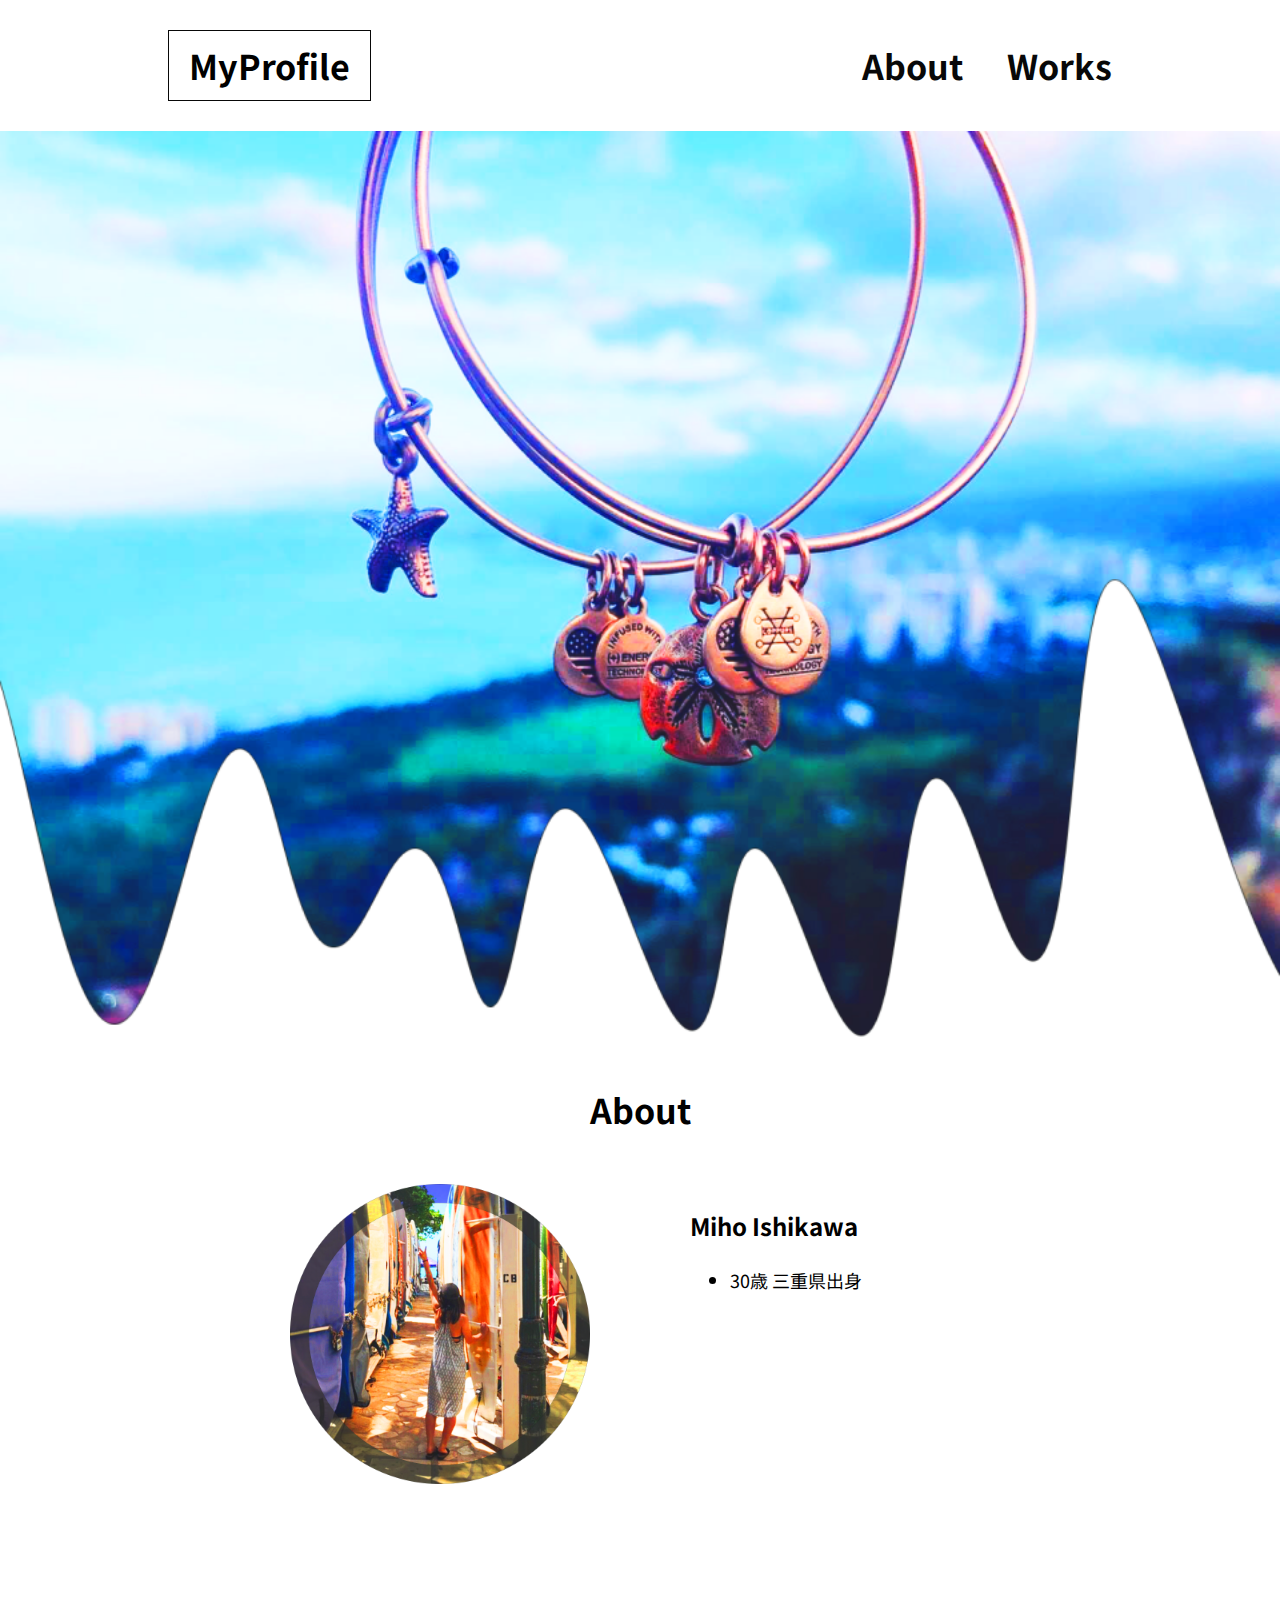
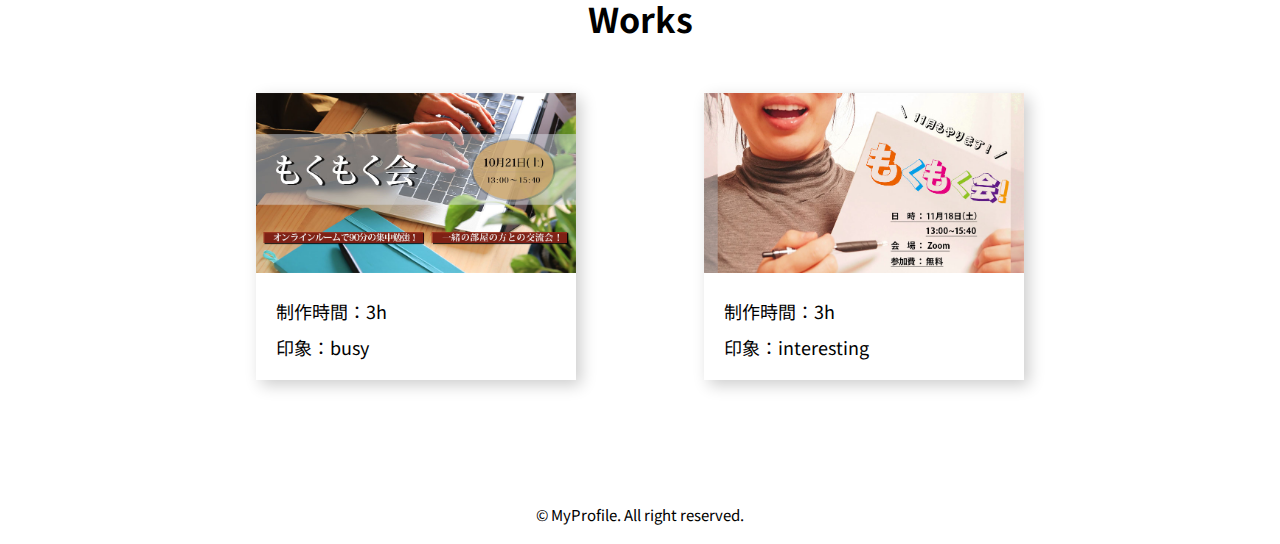
==== portforio/index.html @ b76adca9 "Add files via upload" ====
<!DOCTYPE html>
<html>
<head>
  <meta charset="UTF-8">
  <meta name="viewport" content="width=device-width, initial-scale=1.0">
  <meta name="description" content="Miho Ishikawaのポートフォリオサイトです。">
  <title>Miho Ishikawa</title>
  <link rel="stylesheet" href="css/style.css">
  <!-- Google Font -->
  <link rel="preconnect" href="https://fonts.googleapis.com">
  <link rel="preconnect" href="https://fonts.gstatic.com" crossorigin>
  <link href="https://fonts.googleapis.com/css2?family=Josefin+Sans&family=Noto+Sans+JP&display=swap" rel="stylesheet">
</head>
<body>
  <header>
    <!-- PC用ナビゲーション -->
    <nav>
      <div id="myprofile">
        <h1>MyProfile</h1>
      </div>
      <div id="menu">
        <a href="index.html#about">About</a>
        <a href="index.html#works">Works</a>
      </div>
    </nav>
  </header>
  <main>
    <!-- メインビジュアル -->
    <div id="main-visual">
      <img src="image/main.png" alt="海を背景にしたアクセサリー">
    </div>
    
    <!-- About -->
    <section id="about">
      <h2>About</h2>
      <div id="about-content">
        <img src="image/about.png" alt="サーフボードの間でピースする自分">
        <div id="about-text">
          <h3>Miho Ishikawa</h3>
          <ul>
            <li>30歳 三重県出身</li>
          </ul>
        </div>
      </div>
    </section>

    <!-- Works -->
    <section id="works">
      <h2>Works</h2>
      <ul id="works-content">
        <li class="works-case">
          <div class="case-img">
            <img src="image/works1.png" alt="10月のもくもく会" class="case-img">
          </div>
          <div class="case-text">
            <p class="product-time">制作時間：3h</p>
            <p class="impression">印象：busy</p>
          </div>
        </li>
        <li class="works-case">
          <div class="case-img">
            <img src="image/works2.png" alt="11月のもくもく会" class="case-img">
          </div>
          <div class="case-text">
            <p class="product-time">制作時間：3h</p>
            <p class="impression">印象：interesting</p>
          </div>
        </li>
      </ul>
    </section>
  </main>
  <footer>
    <p><small>&copy; MyProfile. All right reserved.</small></p>
  </footer>
  
</body>
</html>
---- portforio/css/style.css ----
body {
  font-family: 'Josefin Sans', sans-serif;
  font-family: 'Noto Sans JP', sans-serif;
  margin: 0;
}

/* ナビゲーションのリンク */
nav > #menu > a:link {
  color: #080808;
}
nav > #menu > a:visited {
  color: #080808;
}
nav > #menu > a:hover {
  color: #080808;
  text-decoration: underline;
}
nav > #menu > a:active {
  color: #080808;
}

/* メインビジュアル */
#main-visual > img {
  width: 100%;
  height: auto;
}

/* ===============PC用=============== */
@media screen and (min-width: 768px) {

  /* ナビゲーション */
  nav {
    width: 80%;
    display: flex;
    justify-content: space-between;
    margin:10px auto;
  }

  #myprofile {
    margin: 20px 40px 20px 40px;
    padding: 10px 20px 10px 20px;
    border: 1px solid #080808;
    text-align: center;
  }

  h1 {
    font-weight: bold;
    font-size: 34px; 
    margin: 0;
  }

  nav > #menu {
    padding: 20px;
    margin: auto 0 auto 0;
    text-align: center;
  }

  nav > #menu > a {
    font-weight: bold;
    font-size: 34px;
    text-decoration: none;
    padding: 20px;
  }

  /* 見出し */
  h2 {
    text-align: center;
    font-size: 34px;
    font-weight: bold;
    margin-top: -10px;
    margin-bottom: 50px;
  }

  /* About */
  #about-content {
    display: flex;
    justify-content: center;
    margin-bottom: 120px;
  }

  #about-content > img {
    width: 300px;
    height: 300px;
    margin: 0 50px 0 0;
  }

  #about-text {
    width: 300px;
    margin: 0 0 0 50px;
  }

  #about-text > h3 {
    font-size: 24px;
    font-weight: bold;
  }

  #about-text > ul > li {
    font-size: 18px;
  }

  /* Works */
  #works-content {
    display: flex;
    justify-content: center;
    flex-wrap: wrap;
    list-style: none;
    padding: 0;
    margin: 50px 0 120px 0;
  }

  .works-case {
    width: 25%;
    box-shadow: 5px 5px 15px rgba(0, 0, 0, 0.2);
    margin: 0 5% 0 5%;
  }

  .case-img {
    width: 100%;
    margin: 0;
  }

  .case-text {
    margin: 20px;
  }

  .case-text > p {
    font-size: 18px;
    margin: 10px 0 10px 0;
  }

  footer {
    text-align: center;
    font-size: 18px;
  }
}

/* ============== スマホ用 ===============*/
@media screen and (max-width: 767px) {

  /* ナビゲーション */
  nav {
    width: 100%;
    display: flex;
    justify-content: space-between;
    margin:10px auto 10px auto;
  }

  #myprofile {
    margin: auto 0 auto 5px;
    padding: 10px;
    border: 1px solid #080808;
    text-align: center;
  }

  h1 {
    font-weight: bold;
    font-size: 18px; 
    margin: 0;
  }

  nav > #menu {
    padding: 5px;
    margin: auto 0 auto 0;
    text-align: center;
  }

  nav > #menu > a {
    font-weight: bold;
    font-size: 18px;
    text-decoration: none;
    padding: 5px;
  }

  /* 見出し */
  h2 {
    text-align: center;
    font-size: 18px;
    font-weight: bold;
    margin-bottom: 20px;
  }

  /* About */
  #about-content {
    display: flex;
    justify-content: center;
    margin-bottom: 50px;
  }

  #about-content > img {
    width: 100px;
    height: 100px;
    margin: 0 15px 0 40px;
  }

  #about-text {
    width: 150px;
    padding: 5px;
  }

  #about-text > h3 {
    font-size: 12px;
    font-weight: bold;
    margin: 10px;
  }

  #about-text > ul {
    margin: 0 5px 0 20px;
    padding: 5px;
  }    
  
  #about-text > ul > li {
    font-size: 9px;
  }

  /* Works */
  #works-content {
    display: block;
    text-align: center;
    list-style: none;
    margin-bottom: 120px;
    padding: 0;
  }

  .works-case {
    width: 70%;
    box-shadow: 5px 5px 15px rgba(0, 0, 0, 0.2);
    margin: 0 15% 5% 15%;
    padding-bottom: 10px;
  }

  .case-img {
    width: 100%;
    margin: 0;
  }

  .case-text {
    margin: 20px;
  }

  .case-text > p {
    font-size: 9px;
    text-align: left;
    margin: 10px 0 10px 0;
  }

  footer {
    text-align: center;
    font-size: 9px;
  }

}
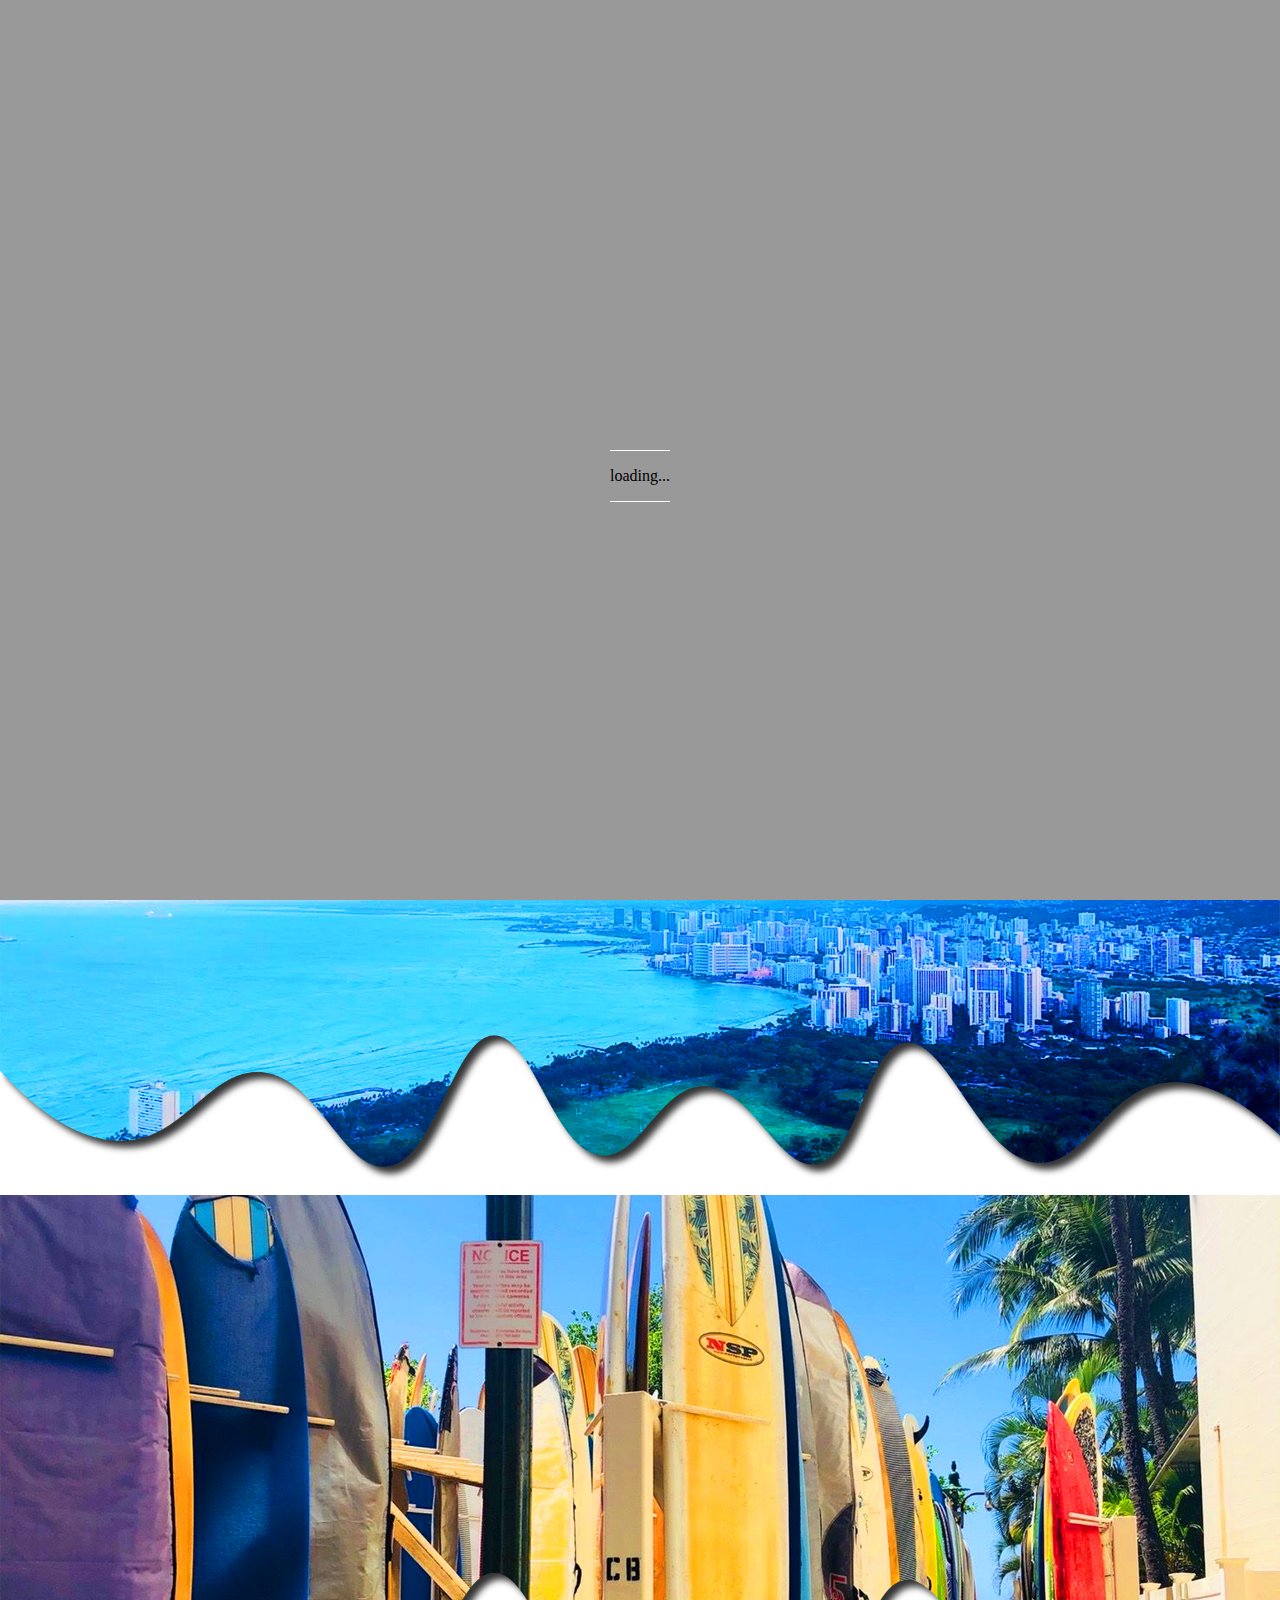
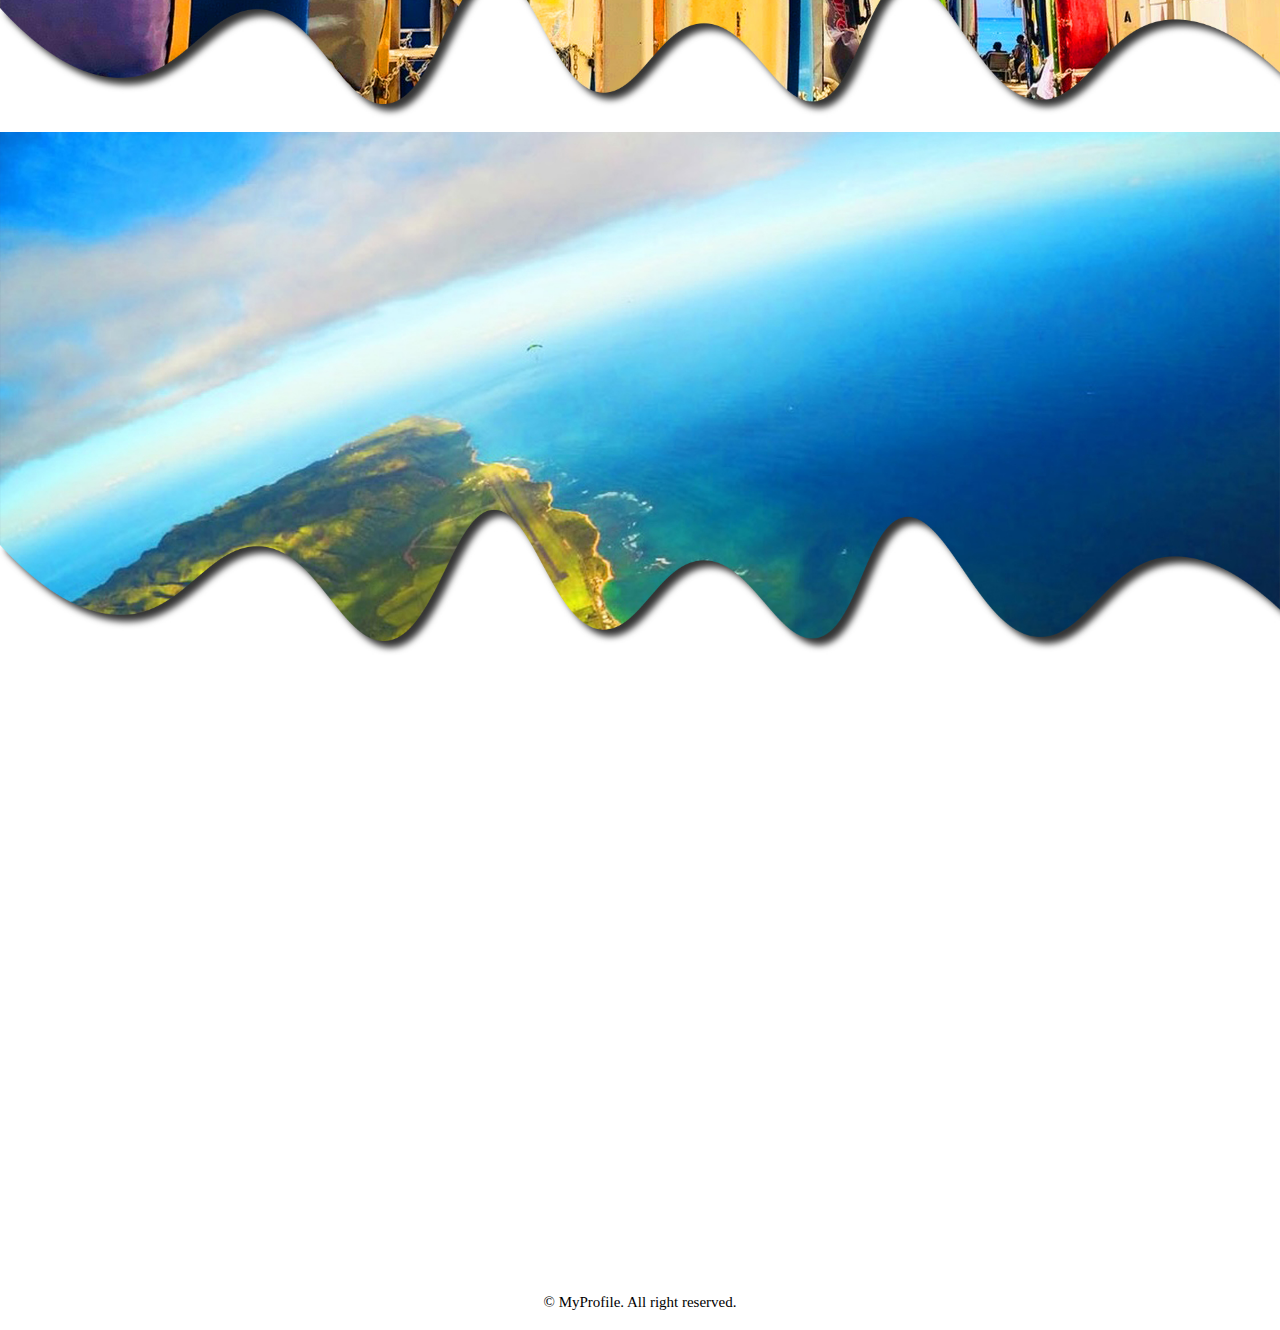
==== commit d9b03ee5: "Add files via upload" ====
--- a/portforio/index.html
+++ b/portforio/index.html
@@ -9,36 +9,105 @@
   <!-- Google Font -->
   <link rel="preconnect" href="https://fonts.googleapis.com">
   <link rel="preconnect" href="https://fonts.gstatic.com" crossorigin>
-  <link href="https://fonts.googleapis.com/css2?family=Josefin+Sans&family=Noto+Sans+JP&display=swap" rel="stylesheet">
+  <link href="https://fonts.googleapis.com/css2?family=Sawarabi+Gothic&display=swap" rel="stylesheet">
+  <!-- slick -->
+  <link rel="stylesheet" type="text/css" href="https://cdn.jsdelivr.net/npm/slick-carousel@1.8.1/slick/slick.css"/>
+  <link rel="stylesheet" type="text/css" href="https://cdn.jsdelivr.net/npm/slick-carousel@1.8.1/slick/slick-theme.css"/>
+  <meta name="google-site-verification" content="tkIXpy4YfCfLT5-oJJ7JsRnvcx7S6FeNsmKOjnIr8AI" />
 </head>
 <body>
   <header>
     <!-- PC用ナビゲーション -->
     <nav>
       <div id="myprofile">
-        <h1>MyProfile</h1>
+        <h1>MY PROFILE</h1>
       </div>
       <div id="menu">
-        <a href="index.html#about">About</a>
-        <a href="index.html#works">Works</a>
+        <a class="menu" href="#about">ABOUT</a>
+        <a class="menu" href="#skill">SKILL</a>
+        <a class="menu" href="#works">WORKS</a>
+        <a class="menu" href="#contact">CONTACT</a>
       </div>
     </nav>
   </header>
   <main>
+    <!-- loading -->
+    <div id="loading">
+      <div id="loading_box">
+        <div class="loading-one animation_lading">
+          <p class="lading-txt">loading...</p>
+        </div>
+      </div>
+    </div>
+
     <!-- メインビジュアル -->
     <div id="main-visual">
-      <img src="image/main.png" alt="海を背景にしたアクセサリー">
+      <div class="carousel">
+        <div>
+          <img src="image/main1.jpg" class="carouselImg">
+        </div>
+        <div>
+          <img src="image/main2.jpg" class="carouselImg">
+        </div>
+        <div>
+          <img src="image/main3.jpg" class="carouselImg">
+        </div>
+        <div>
+          <img src="image/main4.jpg" class="carouselImg">
+        </div>
+      </div>
     </div>
     
     <!-- About -->
     <section id="about">
-      <h2>About</h2>
-      <div id="about-content">
-        <img src="image/about.png" alt="サーフボードの間でピースする自分">
-        <div id="about-text">
-          <h3>Miho Ishikawa</h3>
-          <ul>
-            <li>30歳 三重県出身</li>
+      <div class="a-item">
+        <h2 class="title">ABOUT</h2>
+        <div class="a-content">
+          <div id="about-content">
+            <img src="image/about.png" alt="サーフボードの間でピースする自分">
+            <div id="about-text">
+              <h3>MIHO ISHIKAWA</h3>
+                <p>
+                  30歳を機に収入の安定を目指しスクールでWeb制作について学んで参りました。<br>
+                </p>
+                <ul>
+                  <li>本業：管理栄養士</li>
+                  <li>年齢：30歳</li>
+                  <li>出身：三重県</li>
+                  <li>趣味：陶芸とスノーボード</li>
+                </ul>
+            </div>
+          </div>
+        </div>
+      </div> 
+    </section>
+
+    <!-- Skill -->
+    <section id="skill">
+      <div class="a-item">
+        <h2 class="title">SKILL</h2>
+        <div class="a-content">
+          <ul class="skill-content">
+            <li class="skill-item">
+              <img src="image/skills/html.png" alt="HTMLのアイコン" class="icon">
+              <p class="skill-name">HTML/CSS</p>
+            </li>
+            <li class="skill-item">
+              <img src="image/skills/js.png" alt="javascriptのアイコン" class="icon">
+              <p class="skill-name">JavaScript</p>
+            </li>
+            <li class="skill-item">
+              <img src="image/skills/jquery.png" alt="jqueryのアイコン" class="icon">
+              <p class="skill-name">jQuery</p>
+            </li>
+            <li class="skill-item">
+              <img src="image/skills/photoshop.png" alt="photoshopのアイコン" class="icon">
+              <p class="skill-name">PhotoShop</p>
+            </li>
+            <li class="skill-item">
+              <img src="image/skills/wordpress.png" alt="wordpressのアイコン" class="icon">
+              <p class="skill-name">WordPress</p>
+            </li>
           </ul>
         </div>
       </div>
@@ -46,32 +115,171 @@
 
     <!-- Works -->
     <section id="works">
-      <h2>Works</h2>
-      <ul id="works-content">
-        <li class="works-case">
-          <div class="case-img">
-            <img src="image/works1.png" alt="10月のもくもく会" class="case-img">
+      <div class="a-item">
+        <h2 class="title">WORKS</h2>
+        <div class="a-content">
+          <ul id="works-content">
+            <li class="works-case">
+              <div>
+                <a href="http://socialtech23.site/hairtech/"><img src="image/works/hairtech.png" alt="hairtechのトップページ画像" class="case-img"></a>
+              </div>
+              <div class="case-text">
+                <p class="product-time">美容院ホームページ</p>
+                <p class="impression">WordPressで作成しました（ノーコード）。</p>
+              </div>
+            </li>
+            <li class="works-case">
+              <div>
+                <a href="http://socialtech23.site/samuraiuniversity/"><img src="image/works/samuraiuniversity.png" alt="samuraiuniversityのトップページ画像" class="case-img"></a>
+              </div>
+              <div class="case-text">
+                <p class="product-time">大学ホームページ</p>
+                <p class="impression">WordPressでテーマを作成しました。</p>
+              </div>
+            </li>
+            <li class="works-case">
+              <div>
+                <a href="http://socialtech23.site/socialtech/"><img src="image/works/socialtech.png" alt="socialtechのトップページ画像" class="case-img"></a>
+              </div>
+              <div class="case-text">
+                <p class="product-time">コーポレートサイト</p>
+                <p class="impression">コーディングで作成しました。</p>
+              </div>
+            </li>
+            <li class="works-case">
+              <div>
+                <img src="image/works/banner/bn1.jpg" alt="10月のもくもく会女性版" class="case-img">
+              </div>
+              <div class="case-text">
+                <p class="product-time">受講生交流会のアイキャッチ</p>
+                <p class="impression">スクール内コンペに提出しました。</p>
+              </div>
+            </li>
+            <li class="works-case">
+              <div>
+                <img src="image/works/banner/bn2.jpg" alt="10月のもくもく会男性版" class="case-img">
+              </div>
+              <div class="case-text">
+                <p class="product-time">受講生交流会のアイキャッチ</p>
+                <p class="impression">スクール内コンペに提出しました。</p>
+              </div>
+            </li>
+            <li class="works-case">
+              <div>
+                <img src="image/works/banner/bn3.jpg" alt="11月のもくもく会" class="case-img">
+              </div>
+              <div class="case-text">
+                <p class="product-time">受講生交流会のアイキャッチ</p>
+                <p class="impression">スクール内コンペに提出しました。</p>
+              </div>
+            </li>
+            <li class="works-case">
+              <div>
+                <img src="image/works/banner/bn4.jpg" alt="3月の女性限定交流会" class="case-img">
+              </div>
+              <div class="case-text">
+                <p class="product-time">女性限定交流会のアイキャッチ</p>
+                <p class="impression">スクール内コンペに提出しました。</p>
+              </div>
+            </li>
+            <li class="works-case">
+              <div>
+                <img src="image/works/banner/bn5.jpg" alt="12月のもくもく会" class="case-img">
+              </div>
+              <div class="case-text">
+                <p class="product-time">受講生交流会のアイキャッチ</p>
+                <p class="impression">スクール内コンペに提出しました。</p>
+              </div>
+            </li>
+            <li class="works-case">
+              <div>
+                <img src="image/works/banner/bn6.jpg" alt="5月の女性限定交流会" class="case-img">
+              </div>
+              <div class="case-text">
+                <p class="product-time">女性限定交流会のアイキャッチ</p>
+                <p class="impression">スクール内コンペに提出しました。</p>
+              </div>
+            </li>
+            <li class="works-case">
+              <div>
+                <img src="image/works/banner/bn7.jpg" alt="5月の受講生交流会" class="case-img">
+              </div>
+              <div class="case-text">
+                <p class="product-time">受講生交流会のアイキャッチ</p>
+                <p class="impression">スクール内コンペに提出しました。</p>
+              </div>
+            </li>
+            <li class="works-case">
+              <div>
+                <img src="image/works/banner/bn8.jpg" alt="6月の受講生交流会" class="case-img">
+              </div>
+              <div class="case-text">
+                <p class="product-time">受講生交流会のアイキャッチ</p>
+                <p class="impression">スクール内コンペに提出しました。</p>
+              </div>
+            </li>
+            <li class="works-case">
+              <div>
+                <img src="image/works/banner/bn9.jpg" alt="7月の1DAYイベント" class="case-img">
+              </div>
+              <div class="case-text">
+                <p class="product-time">イベントのアイキャッチ</p>
+                <p class="impression">スクール内コンペに提出しました。</p>
+              </div>
+            </li>
+            <li class="works-case">
+              <div>
+                <img src="image/works/banner/bn10.jpg" alt="9月の受講生交流会" class="case-img">
+              </div>
+              <div class="case-text">
+                <p class="product-time">受講生交流会のアイキャッチ</p>
+                <p class="impression">スクール内コンペに提出しました。</p>
+              </div>
+            </li>
+            <li class="works-case">
+              <div>
+                <img src="image/works/banner/bn11.jpg" alt="10月の受講生交流会" class="case-img">
+              </div>
+              <div class="case-text">
+                <p class="product-time">受講生交流会のアイキャッチ</p>
+                <p class="impression">スクール内コンペに提出しました。</p>
+              </div>
+            </li>
+          </ul>
+          <div id="modal" class="modal">
+            <button class="close">閉じる</button>
+            <img class="modalImg" src=" ">
           </div>
-          <div class="case-text">
-            <p class="product-time">制作時間：3h</p>
-            <p class="impression">印象：busy</p>
+        </div>
+      </div>
+    </section>
+
+    <!-- Contact -->
+    <section id="contact">
+      <div class="a-item">
+        <h2 class="title">CONTACT</h2>
+        <div class="a-content">
+          <div id="contact-content">
+            <div class="email-icon">
+              <a href="mailto:mooort1023@gmail.com?subject=お仕事依頼"><img src="image/email-icon.png" alt="メールのアイコン"></a>
+            </div>
+            <div class="contact-txt">
+              <p>お問い合わせはメールにてお願いいたします。</p>
+            </div>
           </div>
-        </li>
-        <li class="works-case">
-          <div class="case-img">
-            <img src="image/works2.png" alt="11月のもくもく会" class="case-img">
-          </div>
-          <div class="case-text">
-            <p class="product-time">制作時間：3h</p>
-            <p class="impression">印象：interesting</p>
-          </div>
-        </li>
-      </ul>
-    </section>
+        </div>
+      </div> 
+    </section>
+
+    <a href="#" id="backBtn">TOP</a>
+
   </main>
   <footer>
     <p><small>&copy; MyProfile. All right reserved.</small></p>
   </footer>
   
+  <script src="https://code.jquery.com/jquery-3.7.1.min.js" integrity="sha256-/JqT3SQfawRcv/BIHPThkBvs0OEvtFFmqPF/lYI/Cxo=" crossorigin="anonymous"></script>
+  <script type="text/javascript" src="https://cdn.jsdelivr.net/npm/slick-carousel@1.8.1/slick/slick.min.js"></script>
+  <script src="js/script.js"></script>
 </body>
 </html>--- a/portforio/css/style.css
+++ b/portforio/css/style.css
@@ -1,43 +1,151 @@
+.sawarabi-gothic-regular {
+  font-family: "Sawarabi Gothic", sans-serif;
+  font-weight: 400;
+  font-style: normal;
+}
+
 body {
-  font-family: 'Josefin Sans', sans-serif;
-  font-family: 'Noto Sans JP', sans-serif;
   margin: 0;
 }
 
 /* ナビゲーションのリンク */
-nav > #menu > a:link {
+#menu > a:link {
   color: #080808;
 }
-nav > #menu > a:visited {
+#menu > a:visited {
   color: #080808;
 }
-nav > #menu > a:hover {
-  color: #080808;
-  text-decoration: underline;
-}
-nav > #menu > a:active {
-  color: #080808;
-}
 
 /* メインビジュアル */
-#main-visual > img {
+.carouselImg {
   width: 100%;
   height: auto;
 }
 
+/* TOPボタン */
+#backBtn {
+  bottom: 38px;
+  right: 20px;
+  background-color: #080808;
+  color: #fff;
+  text-align: center;
+  text-decoration: none;
+  padding: 28px 24px;
+  border-radius: 50%;
+  display: none;
+  position: fixed;
+}
+
+/* フェードイン */
+section {
+  opacity: 0;
+  transition: 1s;
+}
+
+.fadeIn {
+  opacity: 1.0;
+}
+
+/* モーダルウィンドウ */
+.modal {
+  display: none;
+  position: fixed;
+  left: 0;
+  top: 0;
+  width: 100%;
+  height: 100vh;
+  background-color: rgba(0, 0, 0, 0.8);
+}
+
+.modal > img {
+  position: absolute;
+  width: 80%;
+  max-width: 800px;
+  top: 0;
+  bottom: 0;
+  left: 0;
+  right: 0;
+  margin: auto;
+}
+
+.close {
+  position: absolute;
+  top: 10px;
+  right: 20px;
+  color: white;
+  font-size: 40px;
+  text-decoration: none;
+}
+
+/* アコーディオン */
+.a-content {
+  display: none;
+}
+
+.title {
+  position: relative;
+}
+
+.title::after {
+  content: "　▼";
+  font-size: 20px;
+  position: absolute;
+  top: 10px;
+
+}
+
+.title.open::after {
+  content: "　▲";
+  font-size: 20px;
+}
+
+/* loading */
+#loading {
+  width: 100%;
+  height: 100vh;
+  background-color: #999;
+  position: fixed;
+  top: 0;
+  left: 0;
+  bottom: 0;
+  z-index: 99999;
+}
+
+#loading_box {
+  position: absolute;
+  top: 50%;
+  left: 0%;
+  transform: (-50%, -50%);
+  width: 100%;
+  text-align: center;
+}
+
+.loading-one {
+  display: inline-block;
+  border-top: 1px solid #fff;
+  border-bottom: 1px solid #fff;
+}
+
+.loading-one p.loading-txt {
+  color: #fff;
+  font-size: 50px;
+  letter-spacing: 0.25em;
+  line-height: 2.0;
+  padding: 2em 0;
+}
+
 /* ===============PC用=============== */
 @media screen and (min-width: 768px) {
 
   /* ナビゲーション */
   nav {
-    width: 80%;
     display: flex;
     justify-content: space-between;
-    margin:10px auto;
+    margin:10px 100px;
   }
 
   #myprofile {
-    margin: 20px 40px 20px 40px;
+    margin: 20px 0 20px 0;
     padding: 10px 20px 10px 20px;
     border: 1px solid #080808;
     text-align: center;
@@ -49,17 +157,21 @@
     margin: 0;
   }
 
-  nav > #menu {
-    padding: 20px;
+  #menu {
+    width: 50%;
     margin: auto 0 auto 0;
-    text-align: center;
-  }
-
-  nav > #menu > a {
-    font-weight: bold;
-    font-size: 34px;
+    display: flex;
+    justify-content: right;
+  }
+
+  .menu {
+
+    text-align: center;
+    font-weight: bold;
+    font-size: 24px;
     text-decoration: none;
-    padding: 20px;
+    margin: 0 15px 0 15px;
+
   }
 
   /* 見出し */
@@ -67,7 +179,7 @@
     text-align: center;
     font-size: 34px;
     font-weight: bold;
-    margin-top: -10px;
+    margin-top: 80px;
     margin-bottom: 50px;
   }
 
@@ -94,24 +206,68 @@
     font-weight: bold;
   }
 
-  #about-text > ul > li {
-    font-size: 18px;
-  }
-
-  /* Works */
-  #works-content {
+  #about-text > p {
+    font-size: 15px;
+  }
+
+  #about-text > ul {
+    list-style: none;
+    padding: 0;
+  }
+
+  #about-text > ul >li {
+    font-size: 15px;
+    margin-top: 10px;
+  }
+
+  /* Skill */
+  .skill-content {
     display: flex;
     justify-content: center;
     flex-wrap: wrap;
     list-style: none;
     padding: 0;
+    margin: 80px 50px 150px 50px;
+
+  }
+
+  .skill-item {
+    width: 10%;
+    margin-right: 5%;
+    margin-left: 5%;
+    padding: 0;
+    text-align: center;
+  }
+
+  .icon {
+    width: 50%;
+    margin-left: 5%;
+    margin-right: 5%;
+    margin-bottom: 20px;
+  }
+
+  .skill-name {
+    text-align: center;
+    font-size: 18px;
+    font-weight: bold;
+  }
+
+  /* Works */
+  #works-content {
+    display: flex;
+    justify-content: space-between;
+    flex-wrap: wrap;
+    list-style: none;
+    padding: 0 50px 0 50px;
     margin: 50px 0 120px 0;
   }
 
   .works-case {
     width: 25%;
     box-shadow: 5px 5px 15px rgba(0, 0, 0, 0.2);
-    margin: 0 5% 0 5%;
+    margin-left: 4%;
+    margin-right: 4%;
+    margin-bottom: 50px;
   }
 
   .case-img {
@@ -124,14 +280,39 @@
   }
 
   .case-text > p {
+    font-size: 15px;
+    margin: 10px 0 10px 0;
+  }
+
+  /* Contact */
+  #contact-content {
+    margin: 50px 50px 50px 100px;
+    display: flex;
+    justify-content: center;
+    text-align: center;
+  }
+
+  .mail-icon {
+    width: 10%;
+  }
+
+  .mail-icon > img {
+    width: 65px;
+    height: 65px;
+  }
+
+  .contact-txt {
     font-size: 18px;
-    margin: 10px 0 10px 0;
+    margin-left: 20px;
   }
 
   footer {
     text-align: center;
     font-size: 18px;
-  }
+    margin-top: 150px;
+  }
+
+  
 }
 
 /* ============== スマホ用 ===============*/
@@ -203,28 +384,59 @@
     margin: 10px;
   }
 
-  #about-text > ul {
+  #about-text > p {
     margin: 0 5px 0 20px;
     padding: 5px;
+    font-size: 9px;
   }    
   
-  #about-text > ul > li {
+  /* skill */
+  .skill-content {
+    display: flex;
+    justify-content: center;
+    flex-wrap: wrap;
+    list-style: none;
+    padding: 0;
+    margin: 30px 50px 30px 50px;
+  }
+
+  .skill-item {
+    width: 25%;
+    margin-right: 4%;
+    margin-left: 4%;
+    margin-bottom: 20px;
+    padding: 0;
+    text-align: center;
+  }
+
+  .icon {
+    width: 50%;
+  }
+
+  .skill-name {
+    text-align: center;
     font-size: 9px;
-  }
+    font-weight: bold;
+  }
+
+
 
   /* Works */
   #works-content {
     display: block;
     text-align: center;
     list-style: none;
-    margin-bottom: 120px;
-    padding: 0;
+    padding: 0;
+    margin-bottom: 50px;
   }
 
   .works-case {
     width: 70%;
     box-shadow: 5px 5px 15px rgba(0, 0, 0, 0.2);
-    margin: 0 15% 5% 15%;
+    margin-left: 15%;
+    margin-right: 15%;
+    margin-top: 30px;
+    margin-bottom: 30px;
     padding-bottom: 10px;
   }
 
@@ -243,9 +455,33 @@
     margin: 10px 0 10px 0;
   }
 
+    /* Contact */
+    #contact-content {
+      margin: 50px 50px 50px 50px;
+      display: flex;
+      justify-content: center;
+      text-align: center;
+    }
+  
+    .mail-icon {
+      width: 10%;
+    }
+  
+    .mail-icon > img {
+      width: 45px;
+      height: 45px;
+    }
+  
+    .contact-txt {
+      font-size: 9px;
+      margin-left: 20px;
+      margin-top: 10px;
+    }
+
   footer {
     text-align: center;
-    font-size: 9px;
+    font-size: 12px;
+    margin-top: 80px;
   }
 
 }